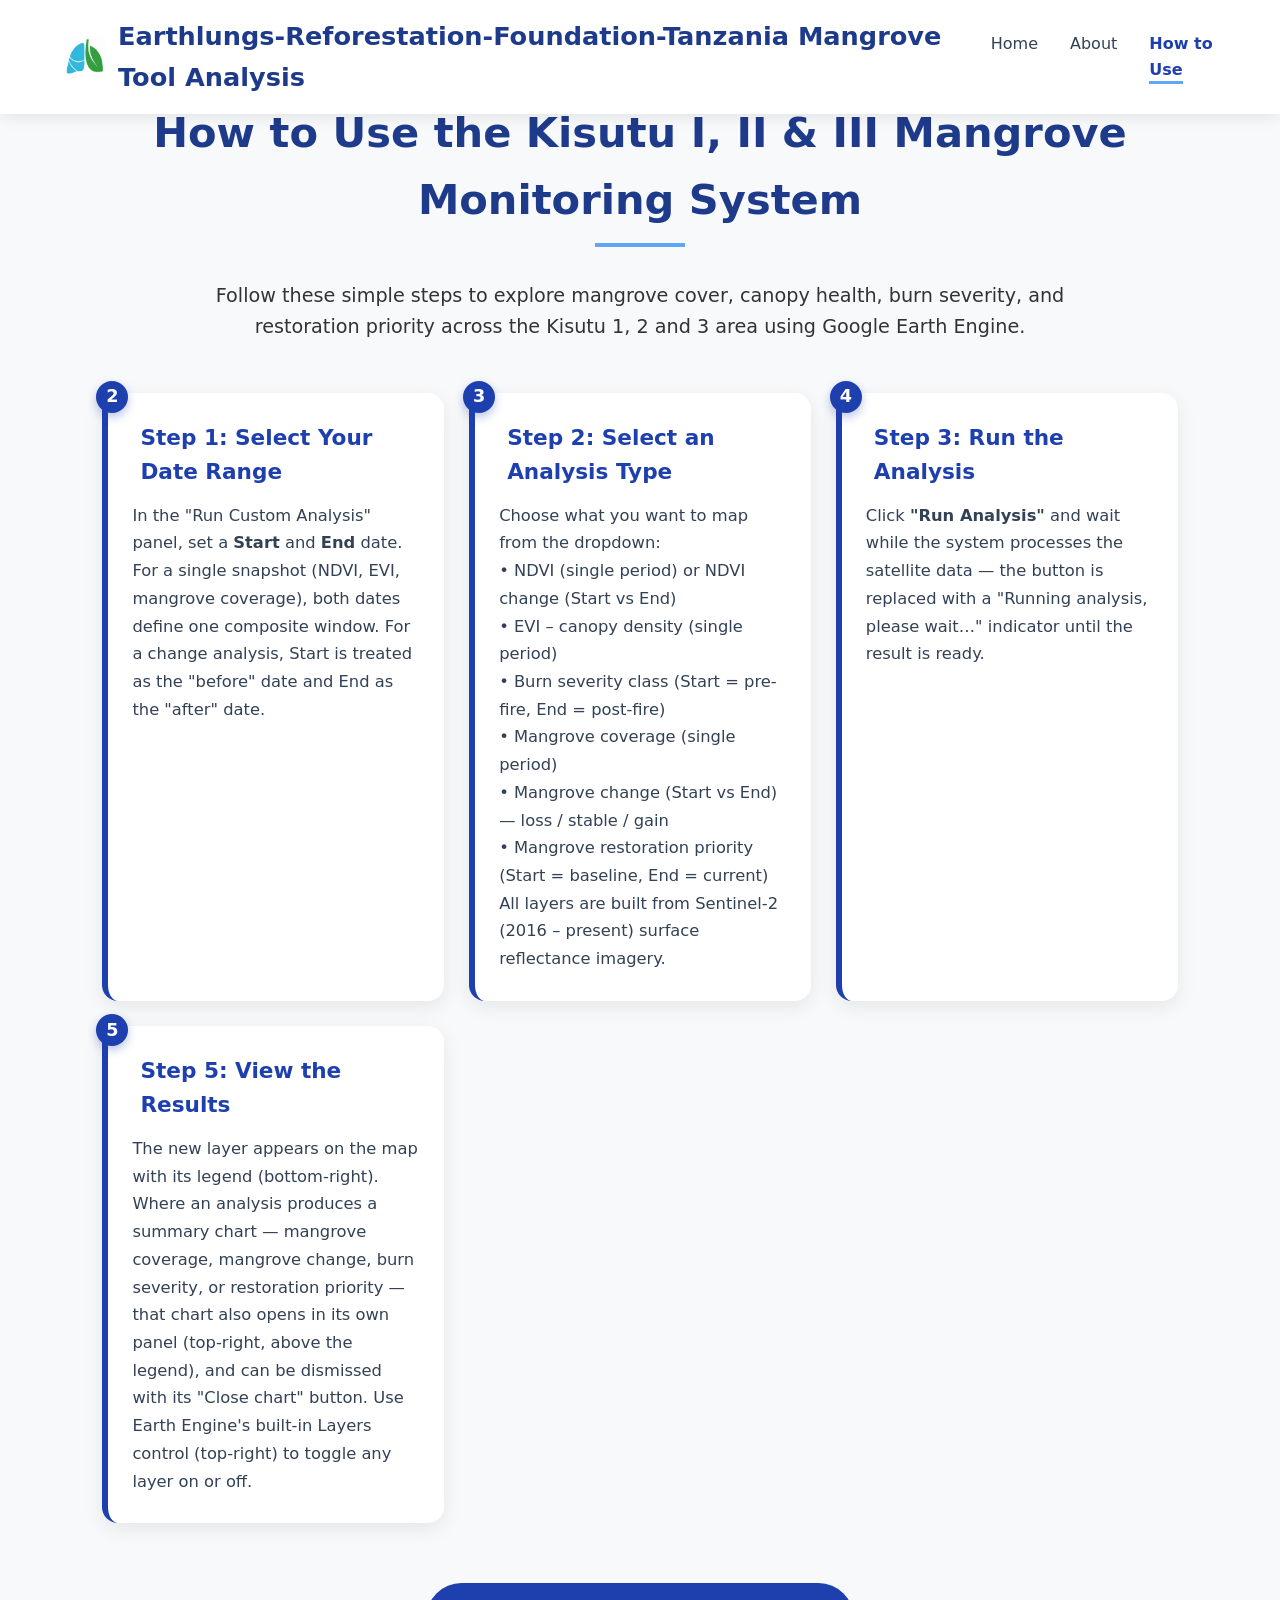
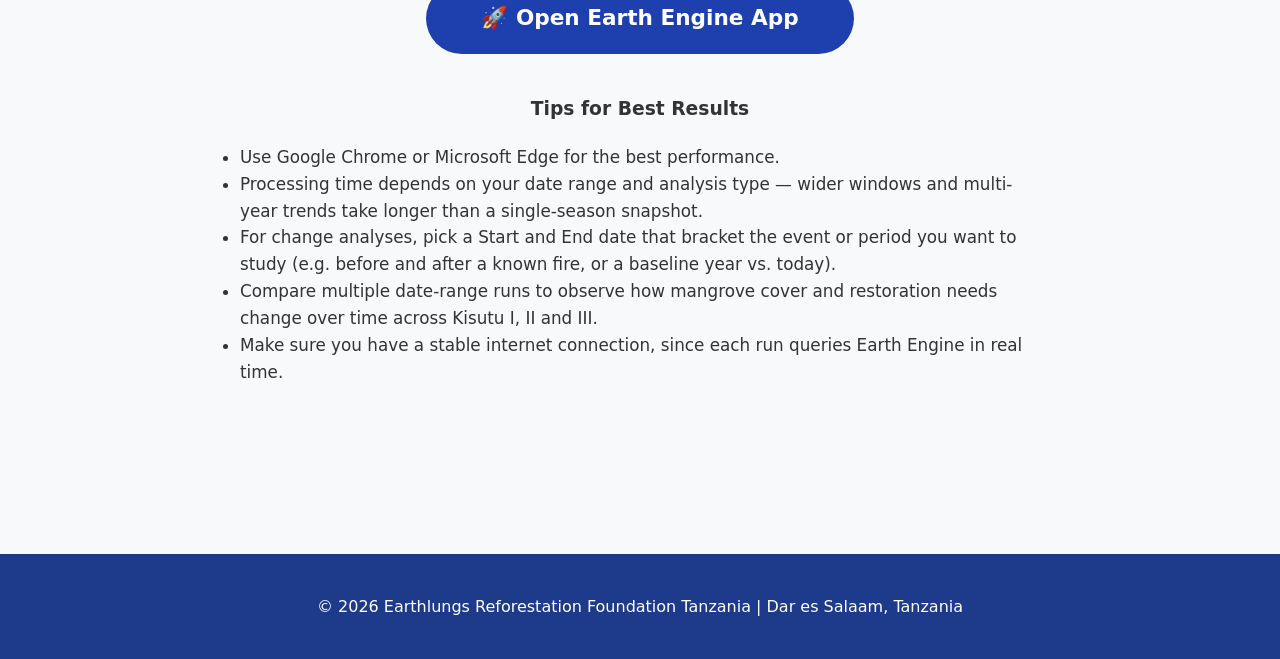
==== app.html @ e14117df "Add files via upload" ====
<!DOCTYPE html>
<html lang="en">
<head>
  <meta charset="UTF-8">
  <meta name="viewport" content="width=device-width, initial-scale=1.0">
  <title>How to Use - Mangrove Tool</title>
  <link rel="stylesheet" href="style.css">
</head>
<body>

  <nav class="navbar">
    <div class="logo"><img src="logo.png" alt="EarthLungs Logo" class="logo-img">Earthlungs-Reforestation-Foundation-Tanzania Mangrove Tool Analysis</div>
    <ul>
      <li><a href="index.html">Home</a></li>
      <li><a href="about.html">About</a></li>
      <li><a href="app.html" class="active">How to Use</a></li>
    </ul>
  </nav>

  <section class="section">
    <div class="container">
      <h2>How to Use the Kisutu I, II &amp; III Mangrove Monitoring System</h2>

      <p style="text-align: center; font-size: 1.2rem; max-width: 900px; margin: 0 auto 50px;">
        Follow these simple steps to explore mangrove cover, canopy health, burn severity,
        and restoration priority across the Kisutu 1, 2 and 3 area using Google Earth Engine.
      </p>

      <div class="how-to-use">

        <div class="step-card" data-step="2">
          <h3>Step 1: Select Your Date Range</h3>
          <p>In the "Run Custom Analysis" panel, set a <strong>Start</strong> and <strong>End</strong> date.
             For a single snapshot (NDVI, EVI, mangrove coverage), both dates define one composite window.
             For a change analysis, Start is treated as the "before" date and End as the "after" date.</p>
        </div>

        <div class="step-card" data-step="3">
          <h3>Step 2: Select an Analysis Type</h3>
          <p>Choose what you want to map from the dropdown:<br>
             • NDVI (single period) or NDVI change (Start vs End)<br>
             • EVI – canopy density (single period)<br>
             • Burn severity class (Start = pre-fire, End = post-fire)<br>
             • Mangrove coverage (single period)<br>
             • Mangrove change (Start vs End) — loss / stable / gain<br>
             • Mangrove restoration priority (Start = baseline, End = current)<br>
             All layers are built from Sentinel-2 (2016 – present) surface reflectance imagery.
          </p>
        </div>

        <div class="step-card" data-step="4">
          <h3>Step 3: Run the Analysis</h3>
          <p>Click <strong>"Run Analysis"</strong> and wait while the system processes the satellite data —
             the button is replaced with a "Running analysis, please wait…" indicator until the result
             is ready.</p>
        </div>

        <div class="step-card" data-step="5">
          <h3>Step 5: View the Results</h3>
          <p>The new layer appears on the map with its legend (bottom-right). Where an analysis produces
             a summary chart — mangrove coverage, mangrove change, burn severity, or restoration
             priority — that chart also opens in its own panel (top-right, above the legend), and can
             be dismissed with its "Close chart" button. Use Earth Engine's built-in Layers control
             (top-right) to toggle any layer on or off.</p>
        </div>


      </div>

      <!-- Centered Big Button -->
      <div style="text-align: center; margin: 60px 0 40px 0;">
        <a href="https://loneysafari.users.earthengine.app/view/earthlungs-reforestation-foundation-tanzania"
           target="_blank"
           class="btn"
           style="font-size: 1.35rem; padding: 18px 55px;">
          🚀 Open Earth Engine App
        </a>
      </div>

      <h3 style="margin-top: 40px; text-align: center;">Tips for Best Results</h3>
      <ul style="max-width: 800px; margin: 20px auto; font-size: 1.05rem;">
        <li>Use Google Chrome or Microsoft Edge for the best performance.</li>
        <li>Processing time depends on your date range and analysis type — wider windows and
            multi-year trends take longer than a single-season snapshot.</li>
        <li>For change analyses, pick a Start and End date that bracket the event or period you want
            to study (e.g. before and after a known fire, or a baseline year vs. today).</li>
        <li>Compare multiple date-range runs to observe how mangrove cover and restoration needs
            change over time across Kisutu I, II and III.</li>
        <li>Make sure you have a stable internet connection, since each run queries Earth Engine
            in real time.</li>
      </ul>

    </div>
  </section>

  <footer>
    <p>&copy; 2026 Earthlungs Reforestation Foundation Tanzania | Dar es Salaam, Tanzania</p>
  </footer>
</body>
</html>
---- style.css ----
* {
    margin: 0;
    padding: 0;
    box-sizing: border-box;
}

body {
    font-family: 'Segoe UI', system-ui, -apple-system, sans-serif;
    line-height: 1.6;
    color: #333;
    background: #f8f9fa;
}

/* ==================== NAVBAR ==================== */
.navbar {
    position: fixed;
    top: 0;
    width: 100%;
    background: rgba(255, 255, 255, 0.95);
    backdrop-filter: blur(10px);
    box-shadow: 0 2px 15px rgba(0, 0, 0, 0.1);
    padding: 1rem 5%;
    display: flex;
    justify-content: space-between;
    align-items: center;
    z-index: 1000;
}

.logo {
    font-size: 1.6rem;
    font-weight: 700;
    color: #1e3a8a;
    display: flex;
    align-items: center;
    gap: 12px;
}

.logo-img {
    width: 42px;
    height: 42px;
    object-fit: contain;
    flex-shrink: 0;
}

.navbar ul {
    list-style: none;
    display: flex;
    gap: 2rem;
}

.navbar a {
    text-decoration: none;
    color: #334155;
    font-weight: 500;
    transition: color 0.3s;
}

.navbar a:hover {
    color: #1e40af;
}

.navbar a.active {
    color: #1e40af;
    font-weight: 600;
    position: relative;
}

.navbar a.active::after {
    content: '';
    position: absolute;
    bottom: -5px;
    left: 0;
    width: 100%;
    height: 3px;
    background: #60a5fa;
}

/* ==================== HERO SECTION ==================== */
.hero {
    height: 100vh;
    background-image: 
        linear-gradient(rgba(0, 0, 0, 0.45), rgba(0, 0, 0, 0.45)),
        url('hero-bg.jpg');
    background-size: cover;
    background-position: center;
    background-attachment: fixed;
    display: flex;
    align-items: center;
    justify-content: center;
    text-align: center;
    color: white;
    position: relative;
}

.hero-content {
    position: relative;
    z-index: 2;
    max-width: 850px;
    padding: 0 20px;
}

/* ==================== ABOUT & GENERAL SECTIONS ==================== */
.about-section, .section {
    padding: 100px 8%;
    min-height: 70vh;
}

.container {
    max-width: 1200px;
    margin: 0 auto;
}

.section h2 {
    font-size: 2.6rem;
    text-align: center;
    margin-bottom: 3rem;
    color: #1e3a8a;
    position: relative;
}

.section h2::after {
    content: '';
    width: 90px;
    height: 4px;
    background: #60a5fa;
    position: absolute;
    bottom: -14px;
    left: 50%;
    transform: translateX(-50%);
}

/* ==================== PROFILE CARDS ==================== */
.researcher-profile,
.supervisor-profile {
    display: flex;
    align-items: center;
    gap: 40px;
    background: white;
    padding: 35px;
    border-radius: 15px;
    box-shadow: 0 6px 20px rgba(0, 0, 0, 0.08);
    margin-bottom: 40px;
}

.profile-photo {
    width: 230px;
    height: 230px;
    object-fit: cover;
    border-radius: 50%;
    border: 6px solid #1e40af;
    flex-shrink: 0;
}

.profile-info h2 {
    margin-top: 0;
    color: #1e3a8a;
    font-size: 2rem;
}

.profile-info p {
    margin-bottom: 8px;
    font-size: 1.05rem;
}

/* ==================== STEP CARDS (How to Use) ==================== */
.how-to-use {
    display: grid;
    grid-template-columns: repeat(auto-fit, minmax(320px, 1fr));
    gap: 25px;
    margin-top: 30px;
}

.step-card {
    background: white;
    padding: 28px 24px;
    border-radius: 16px;
    box-shadow: 0 6px 20px rgba(0, 0, 0, 0.08);
    border-left: 6px solid #1e40af;
    transition: all 0.3s ease;
    position: relative;
}

.step-card:hover {
    transform: translateY(-8px);
    box-shadow: 0 15px 30px rgba(30, 64, 175, 0.15);
    border-left-color: #60a5fa;
}

.step-card h3 {
    color: #1e40af;
    font-size: 1.35rem;
    margin-bottom: 12px;
    padding-left: 8px;
}

.step-card p {
    color: #334155;
    line-height: 1.7;
    font-size: 1.02rem;
}

/* Step Number */
.step-card::before {
    content: attr(data-step);
    position: absolute;
    top: -12px;
    left: -12px;
    background: #1e40af;
    color: white;
    width: 32px;
    height: 32px;
    border-radius: 50%;
    display: flex;
    align-items: center;
    justify-content: center;
    font-weight: bold;
    font-size: 1.1rem;
    box-shadow: 0 4px 10px rgba(30, 64, 175, 0.3);
}

/* ==================== BUTTONS ==================== */
.btn {
    background: #1e40af;
    color: white;
    padding: 14px 36px;
    font-size: 1.1rem;
    border: none;
    border-radius: 50px;
    cursor: pointer;
    transition: all 0.3s;
    font-weight: 600;
    text-decoration: none;
    display: inline-block;
}

.btn:hover {
    background: #3b82f6;
    transform: translateY(-4px);
    box-shadow: 0 10px 25px rgba(30, 64, 175, 0.4);
}

/* ==================== FORM STYLES (for Contact page) ==================== */
form {
    max-width: 700px;
    margin: 0 auto;
    display: flex;
    flex-direction: column;
    gap: 1.2rem;
}

input, textarea {
    padding: 15px;
    border: 1px solid #cbd5e1;
    border-radius: 10px;
    font-size: 1.05rem;
    transition: all 0.3s;
}

input:focus, textarea:focus {
    outline: none;
    border-color: #3b82f6;
    box-shadow: 0 0 0 4px rgba(59, 130, 246, 0.15);
}

/* Footer */
footer {
    background: #1e3a8a;
    color: white;
    text-align: center;
    padding: 2.5rem 1rem;
    margin-top: 3rem;
}

/* ==================== RESPONSIVE ==================== */
@media (max-width: 768px) {
    .navbar ul {
        gap: 1rem;
        font-size: 0.95rem;
    }

    .logo {
        font-size: 1.1rem;
        gap: 8px;
    }

    .logo-img {
        width: 30px;
        height: 30px;
    }
    
    .section, .about-section {
        padding: 80px 5%;
    }
    
    .hero h1 {
        font-size: 2.8rem;
    }
    
    .researcher-profile,
    .supervisor-profile {
        flex-direction: column;
        text-align: center;
        gap: 20px;
    }
    
    .profile-photo {
        width: 180px;
        height: 180px;
    }
}
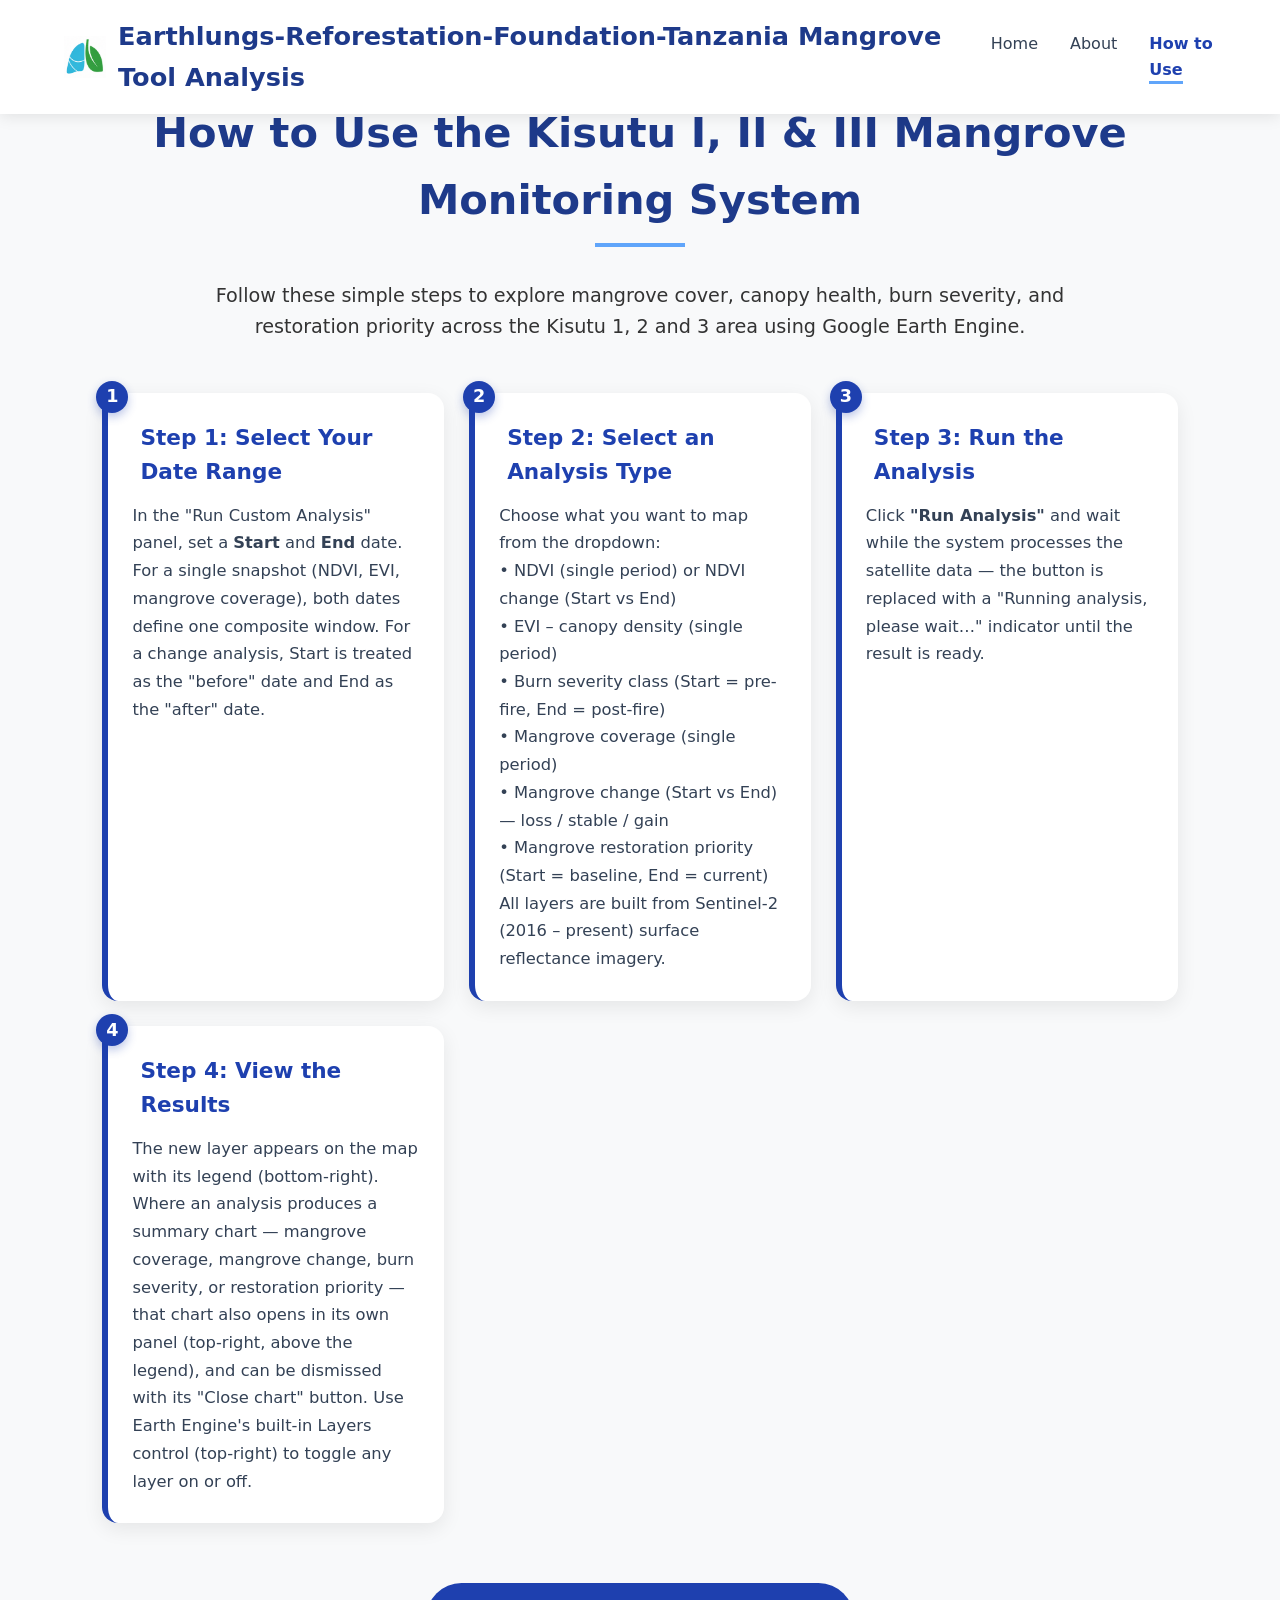
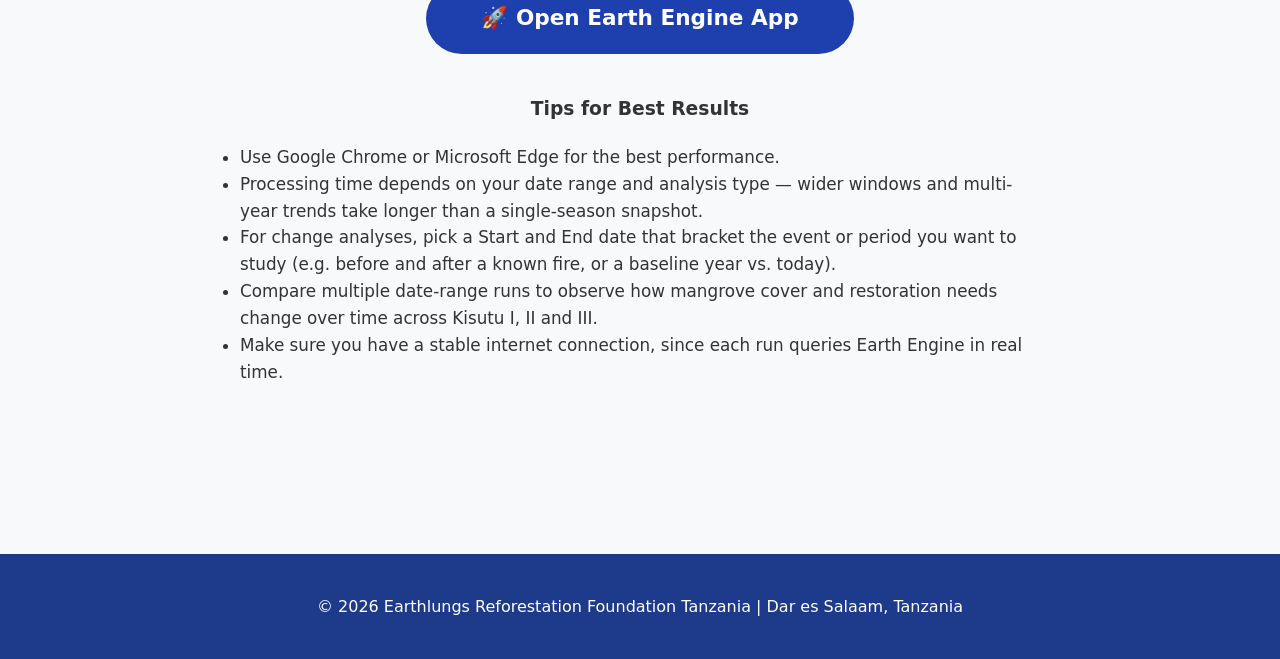
==== commit 4b5e2c8c: "Update step cards in app.html for analysis instructions" ====
--- a/app.html
+++ b/app.html
@@ -28,14 +28,14 @@
 
       <div class="how-to-use">
 
-        <div class="step-card" data-step="2">
+        <div class="step-card" data-step="1">
           <h3>Step 1: Select Your Date Range</h3>
           <p>In the "Run Custom Analysis" panel, set a <strong>Start</strong> and <strong>End</strong> date.
              For a single snapshot (NDVI, EVI, mangrove coverage), both dates define one composite window.
              For a change analysis, Start is treated as the "before" date and End as the "after" date.</p>
         </div>
 
-        <div class="step-card" data-step="3">
+        <div class="step-card" data-step="2">
           <h3>Step 2: Select an Analysis Type</h3>
           <p>Choose what you want to map from the dropdown:<br>
              • NDVI (single period) or NDVI change (Start vs End)<br>
@@ -48,15 +48,15 @@
           </p>
         </div>
 
-        <div class="step-card" data-step="4">
+        <div class="step-card" data-step="3">
           <h3>Step 3: Run the Analysis</h3>
           <p>Click <strong>"Run Analysis"</strong> and wait while the system processes the satellite data —
              the button is replaced with a "Running analysis, please wait…" indicator until the result
              is ready.</p>
         </div>
 
-        <div class="step-card" data-step="5">
-          <h3>Step 5: View the Results</h3>
+        <div class="step-card" data-step="4">
+          <h3>Step 4: View the Results</h3>
           <p>The new layer appears on the map with its legend (bottom-right). Where an analysis produces
              a summary chart — mangrove coverage, mangrove change, burn severity, or restoration
              priority — that chart also opens in its own panel (top-right, above the legend), and can
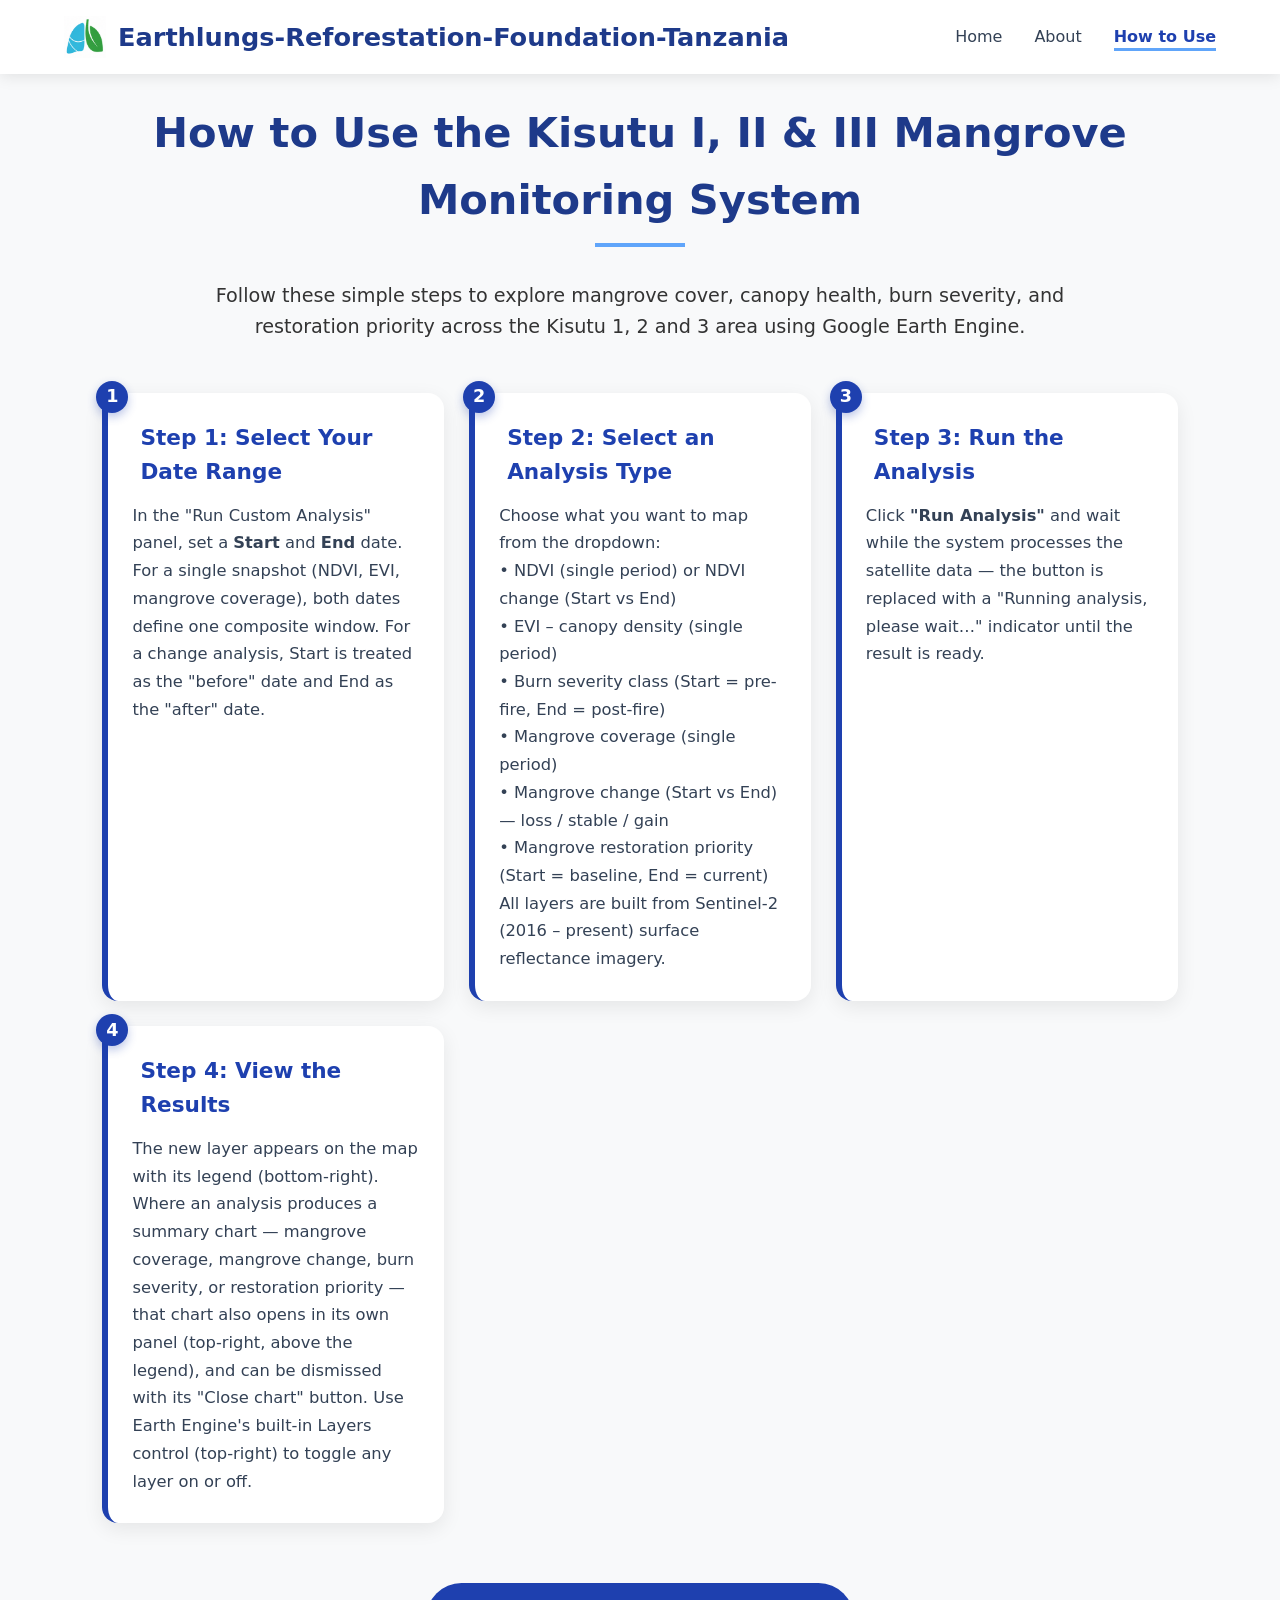
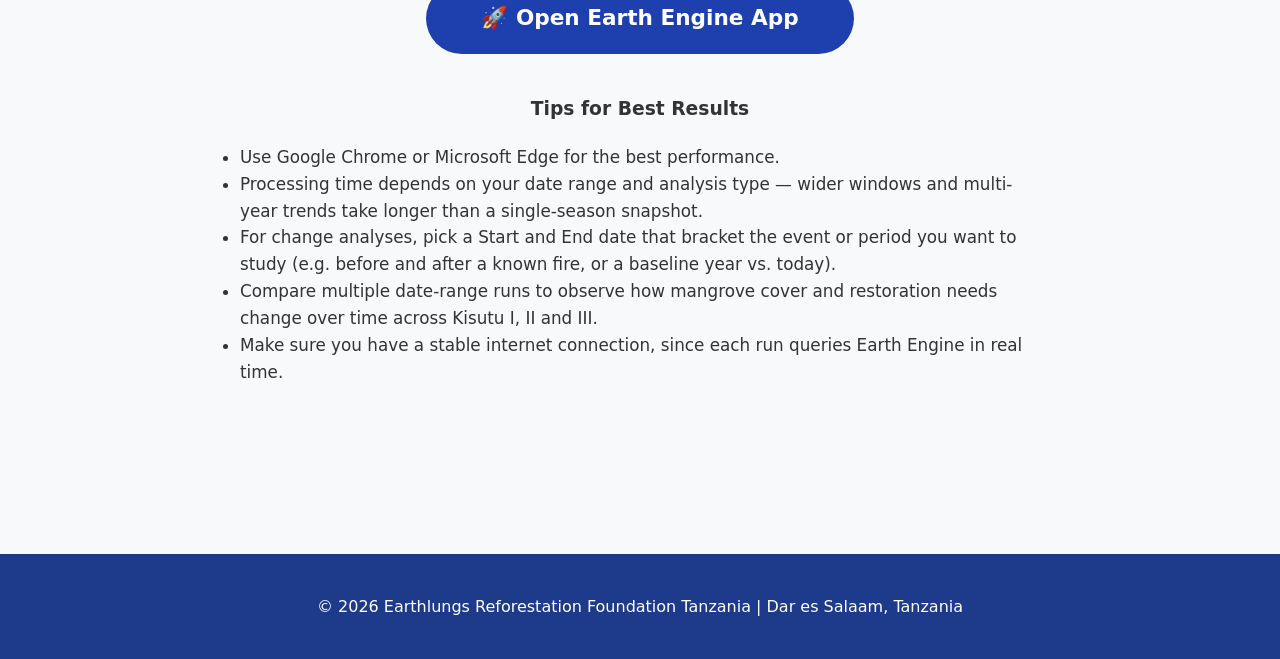
==== commit 1aff8516: "Update logo text in navbar Removed redundant text from logo div in navbar." ====
--- a/app.html
+++ b/app.html
@@ -9,7 +9,7 @@
 <body>
 
   <nav class="navbar">
-    <div class="logo"><img src="logo.png" alt="EarthLungs Logo" class="logo-img">Earthlungs-Reforestation-Foundation-Tanzania Mangrove Tool Analysis</div>
+    <div class="logo"><img src="logo.png" alt="EarthLungs Logo" class="logo-img">Earthlungs-Reforestation-Foundation-Tanzania</div>
     <ul>
       <li><a href="index.html">Home</a></li>
       <li><a href="about.html">About</a></li>
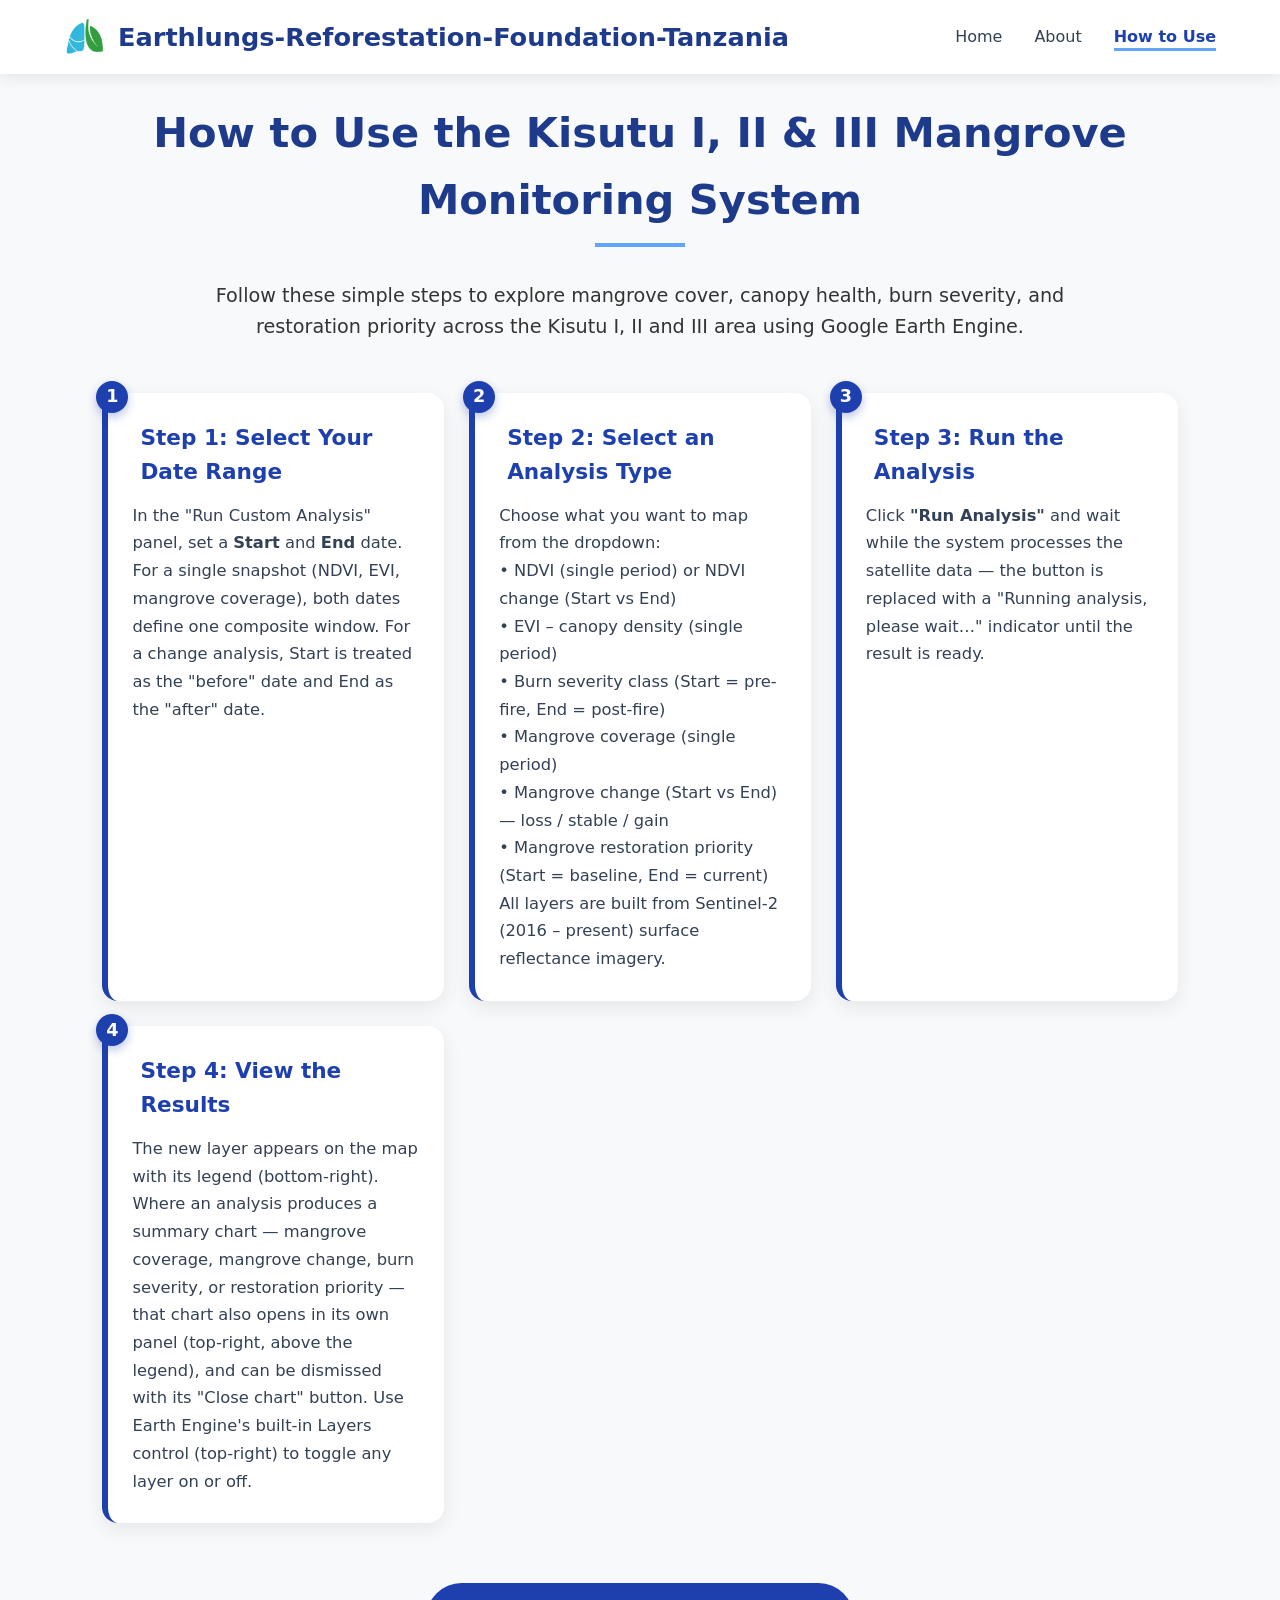
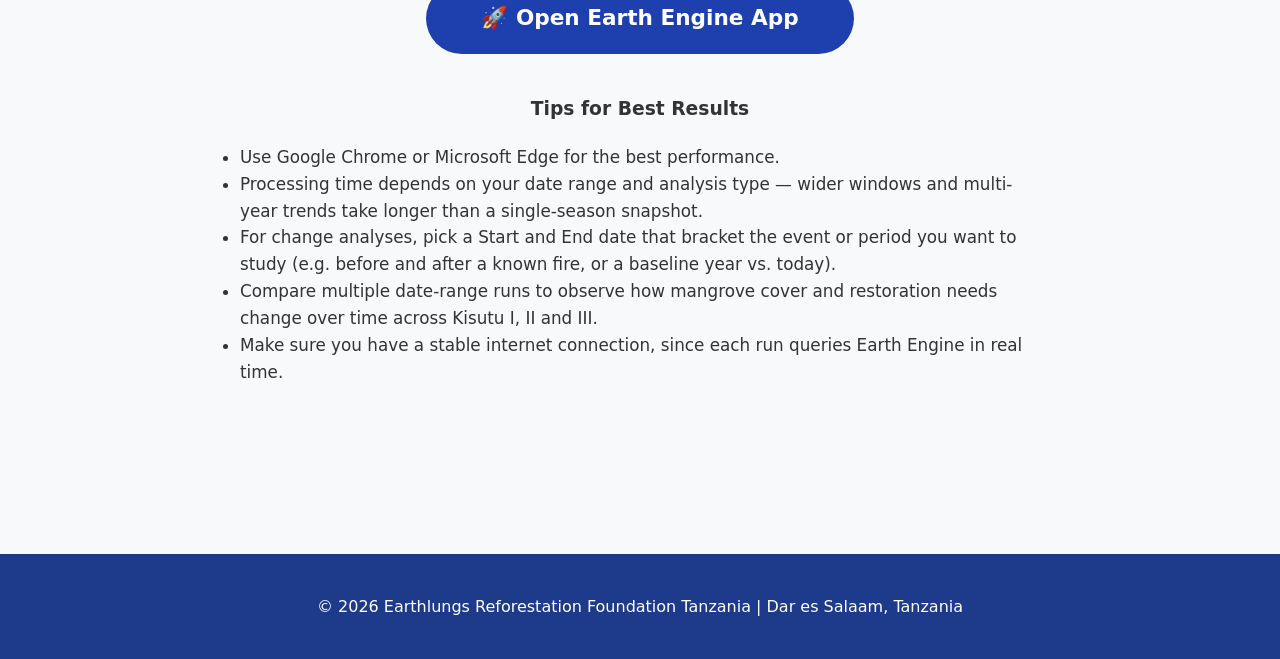
==== commit 3c66639d: "Correct Roman numerals in usage instructions" ====
--- a/app.html
+++ b/app.html
@@ -23,7 +23,7 @@
 
       <p style="text-align: center; font-size: 1.2rem; max-width: 900px; margin: 0 auto 50px;">
         Follow these simple steps to explore mangrove cover, canopy health, burn severity,
-        and restoration priority across the Kisutu 1, 2 and 3 area using Google Earth Engine.
+        and restoration priority across the Kisutu I, II and III area using Google Earth Engine.
       </p>
 
       <div class="how-to-use">
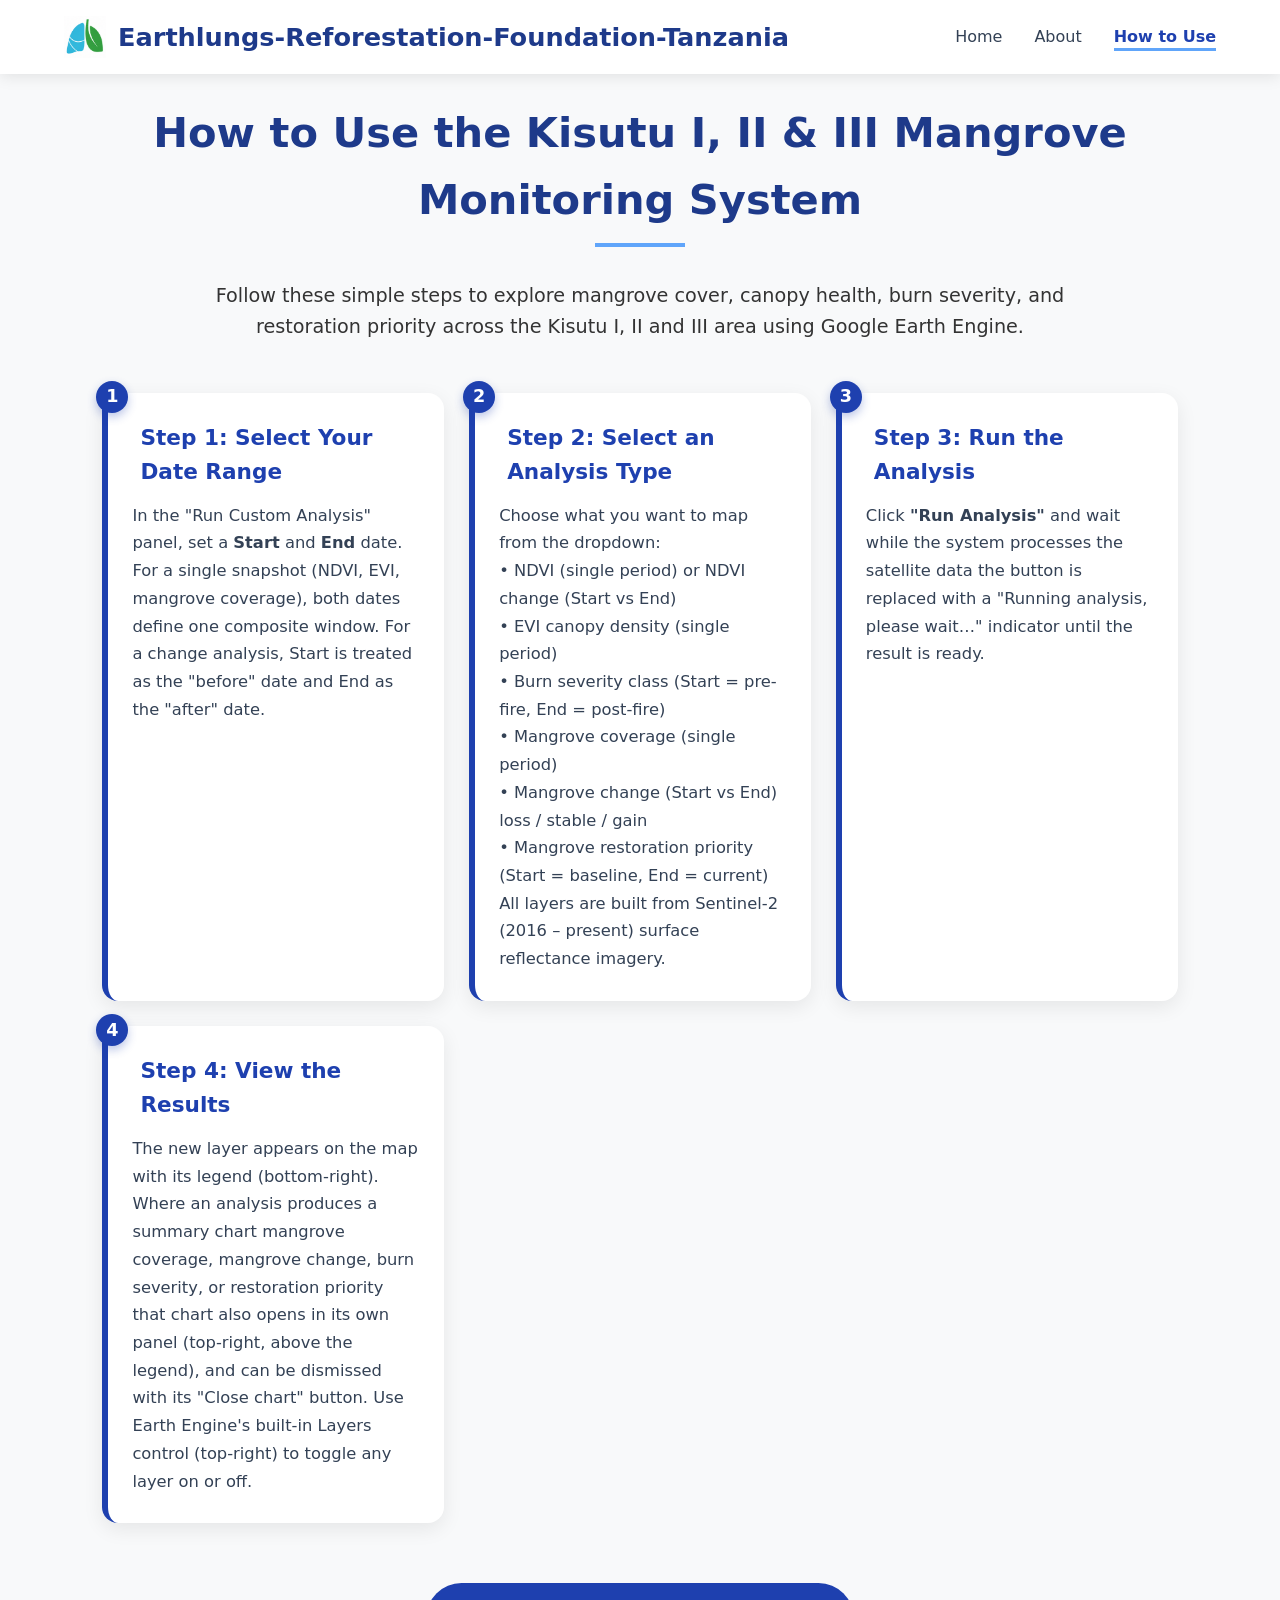
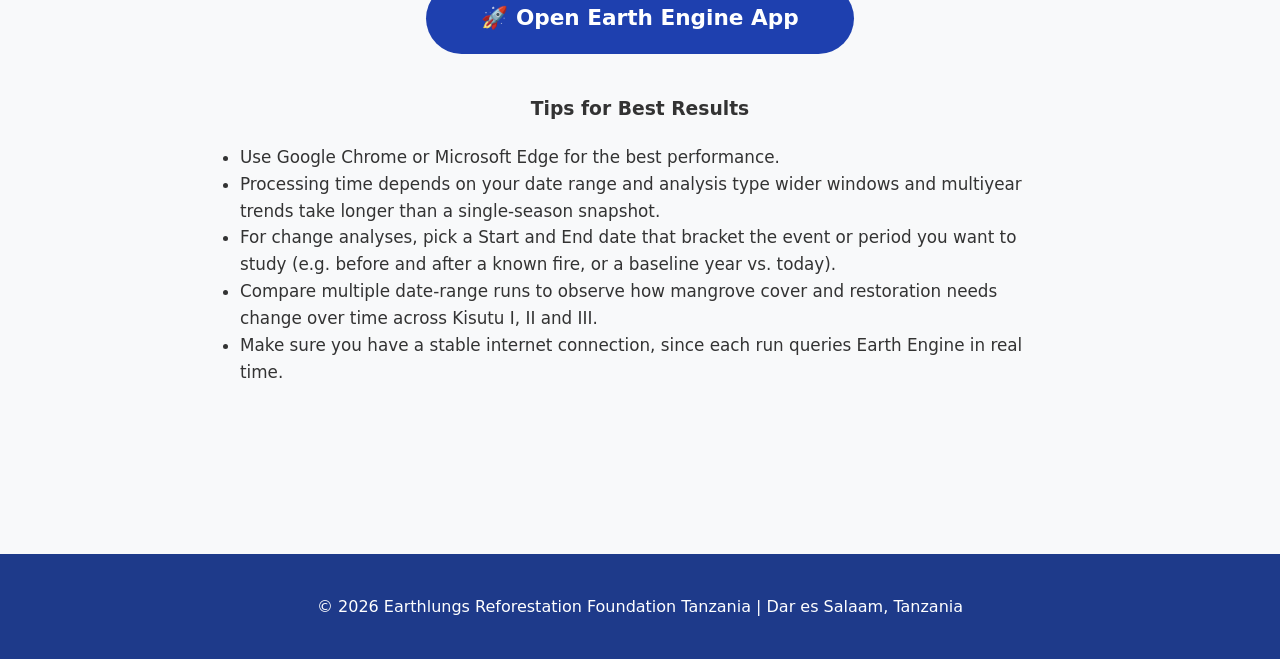
==== commit 2a7c53aa: "Fix formatting and improve text clarity in app.html Corrected formatting issues and improved clarity" ====
--- a/app.html
+++ b/app.html
@@ -39,10 +39,10 @@
           <h3>Step 2: Select an Analysis Type</h3>
           <p>Choose what you want to map from the dropdown:<br>
              • NDVI (single period) or NDVI change (Start vs End)<br>
-             • EVI – canopy density (single period)<br>
+             • EVI  canopy density (single period)<br>
              • Burn severity class (Start = pre-fire, End = post-fire)<br>
              • Mangrove coverage (single period)<br>
-             • Mangrove change (Start vs End) — loss / stable / gain<br>
+             • Mangrove change (Start vs End)  loss / stable / gain<br>
              • Mangrove restoration priority (Start = baseline, End = current)<br>
              All layers are built from Sentinel-2 (2016 – present) surface reflectance imagery.
           </p>
@@ -50,7 +50,7 @@
 
         <div class="step-card" data-step="3">
           <h3>Step 3: Run the Analysis</h3>
-          <p>Click <strong>"Run Analysis"</strong> and wait while the system processes the satellite data —
+          <p>Click <strong>"Run Analysis"</strong> and wait while the system processes the satellite data 
              the button is replaced with a "Running analysis, please wait…" indicator until the result
              is ready.</p>
         </div>
@@ -58,8 +58,8 @@
         <div class="step-card" data-step="4">
           <h3>Step 4: View the Results</h3>
           <p>The new layer appears on the map with its legend (bottom-right). Where an analysis produces
-             a summary chart — mangrove coverage, mangrove change, burn severity, or restoration
-             priority — that chart also opens in its own panel (top-right, above the legend), and can
+             a summary chart  mangrove coverage, mangrove change, burn severity, or restoration
+             priority  that chart also opens in its own panel (top-right, above the legend), and can
              be dismissed with its "Close chart" button. Use Earth Engine's built-in Layers control
              (top-right) to toggle any layer on or off.</p>
         </div>
@@ -80,8 +80,8 @@
       <h3 style="margin-top: 40px; text-align: center;">Tips for Best Results</h3>
       <ul style="max-width: 800px; margin: 20px auto; font-size: 1.05rem;">
         <li>Use Google Chrome or Microsoft Edge for the best performance.</li>
-        <li>Processing time depends on your date range and analysis type — wider windows and
-            multi-year trends take longer than a single-season snapshot.</li>
+        <li>Processing time depends on your date range and analysis type  wider windows and
+            multiyear trends take longer than a single-season snapshot.</li>
         <li>For change analyses, pick a Start and End date that bracket the event or period you want
             to study (e.g. before and after a known fire, or a baseline year vs. today).</li>
         <li>Compare multiple date-range runs to observe how mangrove cover and restoration needs
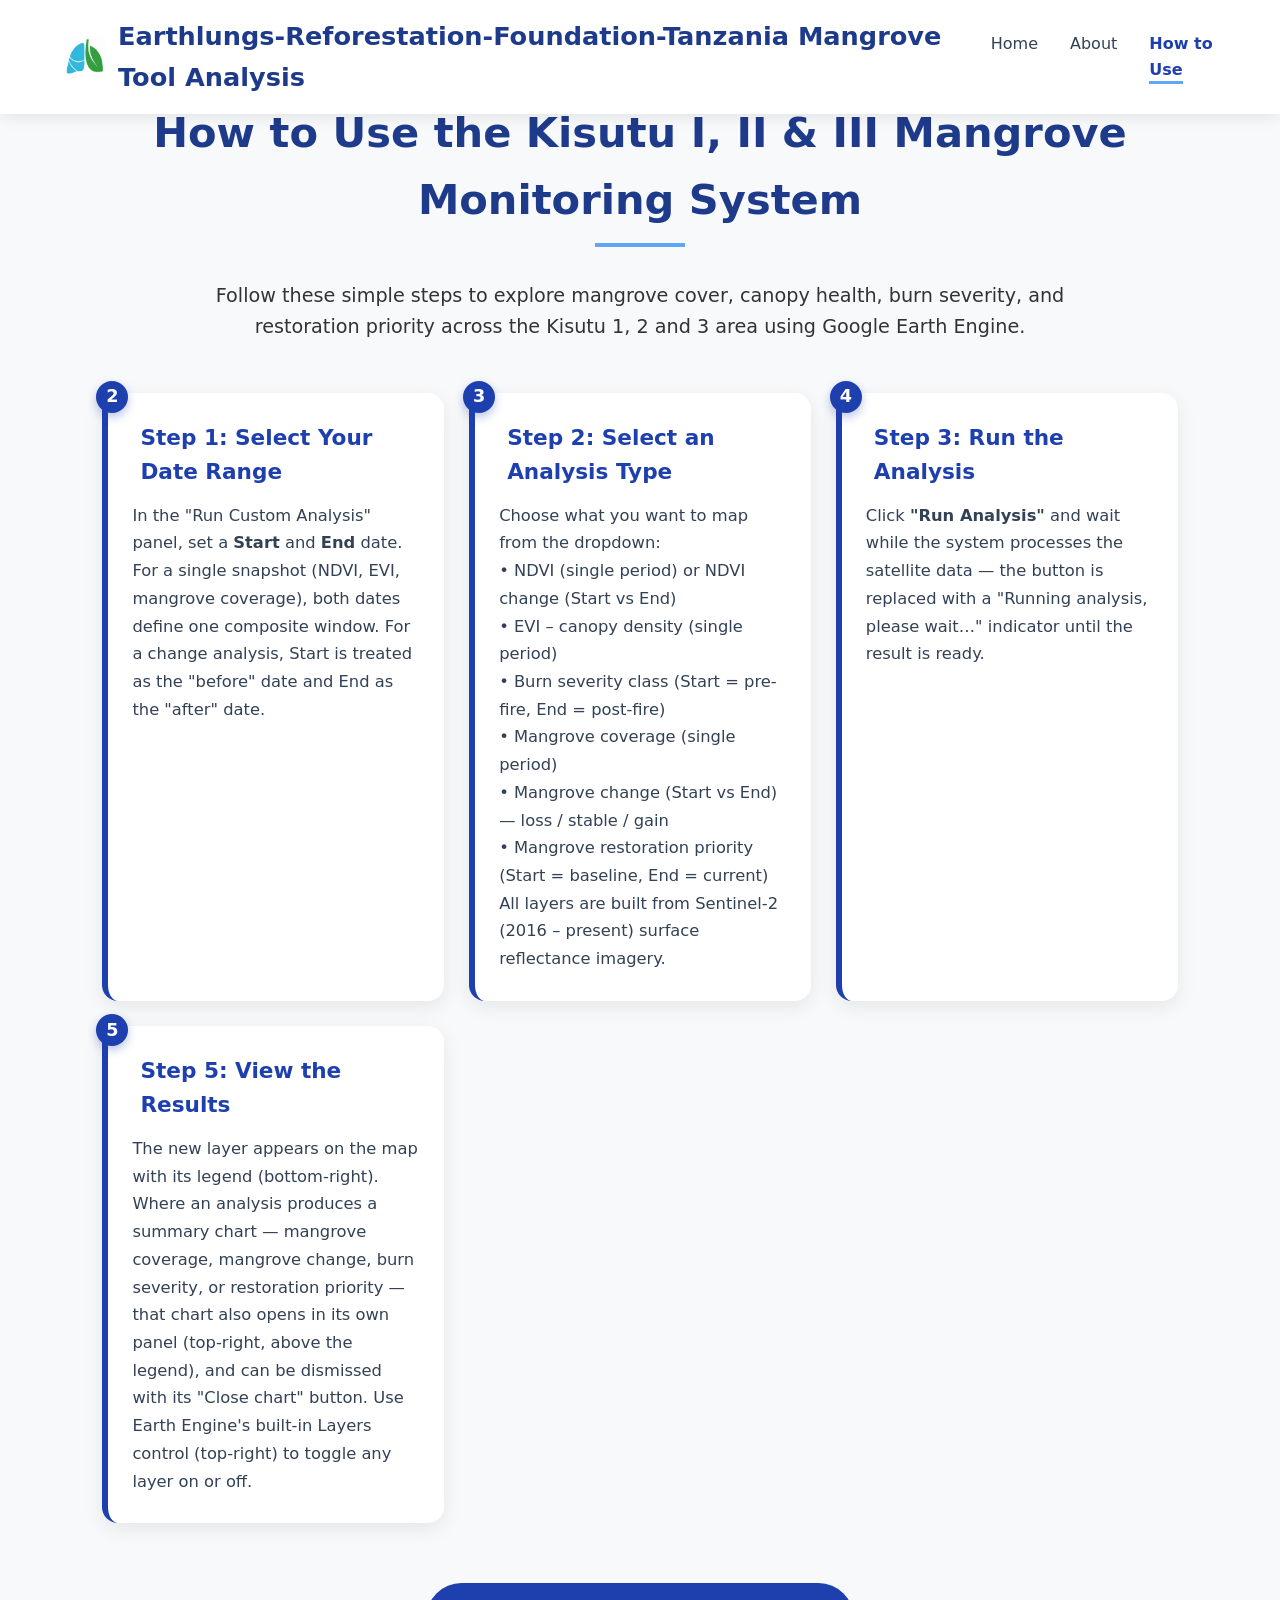
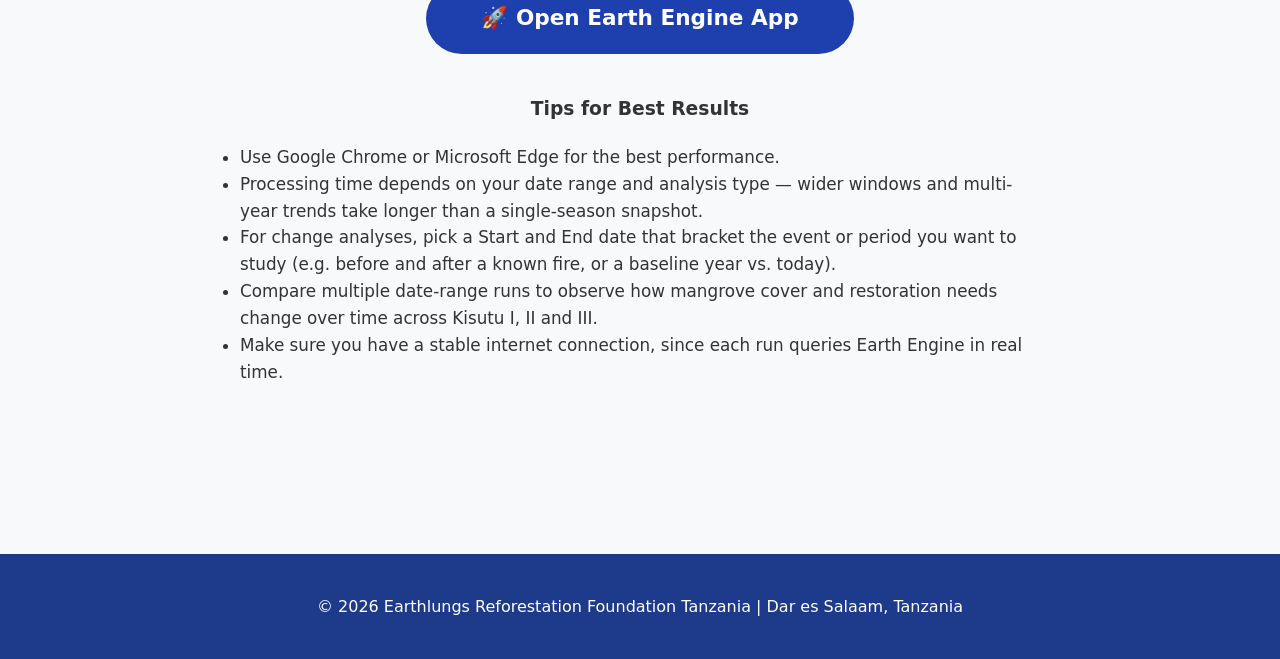
==== commit 456bc3d3: "Update text and steps in app.html for clarity" ====
--- a/app.html
+++ b/app.html
@@ -9,7 +9,7 @@
 <body>
 
   <nav class="navbar">
-    <div class="logo"><img src="logo.png" alt="EarthLungs Logo" class="logo-img">Earthlungs-Reforestation-Foundation-Tanzania</div>
+    <div class="logo"><img src="logo.png" alt="EarthLungs Logo" class="logo-img">Earthlungs-Reforestation-Foundation-Tanzania Mangrove Tool Analysis</div>
     <ul>
       <li><a href="index.html">Home</a></li>
       <li><a href="about.html">About</a></li>
@@ -23,43 +23,43 @@
 
       <p style="text-align: center; font-size: 1.2rem; max-width: 900px; margin: 0 auto 50px;">
         Follow these simple steps to explore mangrove cover, canopy health, burn severity,
-        and restoration priority across the Kisutu I, II and III area using Google Earth Engine.
+        and restoration priority across the Kisutu 1, 2 and 3 area using Google Earth Engine.
       </p>
 
       <div class="how-to-use">
 
-        <div class="step-card" data-step="1">
+        <div class="step-card" data-step="2">
           <h3>Step 1: Select Your Date Range</h3>
           <p>In the "Run Custom Analysis" panel, set a <strong>Start</strong> and <strong>End</strong> date.
              For a single snapshot (NDVI, EVI, mangrove coverage), both dates define one composite window.
              For a change analysis, Start is treated as the "before" date and End as the "after" date.</p>
         </div>
 
-        <div class="step-card" data-step="2">
+        <div class="step-card" data-step="3">
           <h3>Step 2: Select an Analysis Type</h3>
           <p>Choose what you want to map from the dropdown:<br>
              • NDVI (single period) or NDVI change (Start vs End)<br>
-             • EVI  canopy density (single period)<br>
+             • EVI – canopy density (single period)<br>
              • Burn severity class (Start = pre-fire, End = post-fire)<br>
              • Mangrove coverage (single period)<br>
-             • Mangrove change (Start vs End)  loss / stable / gain<br>
+             • Mangrove change (Start vs End) — loss / stable / gain<br>
              • Mangrove restoration priority (Start = baseline, End = current)<br>
              All layers are built from Sentinel-2 (2016 – present) surface reflectance imagery.
           </p>
         </div>
 
-        <div class="step-card" data-step="3">
+        <div class="step-card" data-step="4">
           <h3>Step 3: Run the Analysis</h3>
-          <p>Click <strong>"Run Analysis"</strong> and wait while the system processes the satellite data 
+          <p>Click <strong>"Run Analysis"</strong> and wait while the system processes the satellite data —
              the button is replaced with a "Running analysis, please wait…" indicator until the result
              is ready.</p>
         </div>
 
-        <div class="step-card" data-step="4">
-          <h3>Step 4: View the Results</h3>
+        <div class="step-card" data-step="5">
+          <h3>Step 5: View the Results</h3>
           <p>The new layer appears on the map with its legend (bottom-right). Where an analysis produces
-             a summary chart  mangrove coverage, mangrove change, burn severity, or restoration
-             priority  that chart also opens in its own panel (top-right, above the legend), and can
+             a summary chart — mangrove coverage, mangrove change, burn severity, or restoration
+             priority — that chart also opens in its own panel (top-right, above the legend), and can
              be dismissed with its "Close chart" button. Use Earth Engine's built-in Layers control
              (top-right) to toggle any layer on or off.</p>
         </div>
@@ -69,7 +69,7 @@
 
       <!-- Centered Big Button -->
       <div style="text-align: center; margin: 60px 0 40px 0;">
-        <a href="https://loneysafari.users.earthengine.app/view/earthlungs-reforestation-foundation-tanzania"
+        <a href="https://loneysafari.users.earthengine.app/view/earthlungs"
            target="_blank"
            class="btn"
            style="font-size: 1.35rem; padding: 18px 55px;">
@@ -80,8 +80,8 @@
       <h3 style="margin-top: 40px; text-align: center;">Tips for Best Results</h3>
       <ul style="max-width: 800px; margin: 20px auto; font-size: 1.05rem;">
         <li>Use Google Chrome or Microsoft Edge for the best performance.</li>
-        <li>Processing time depends on your date range and analysis type  wider windows and
-            multiyear trends take longer than a single-season snapshot.</li>
+        <li>Processing time depends on your date range and analysis type — wider windows and
+            multi-year trends take longer than a single-season snapshot.</li>
         <li>For change analyses, pick a Start and End date that bracket the event or period you want
             to study (e.g. before and after a known fire, or a baseline year vs. today).</li>
         <li>Compare multiple date-range runs to observe how mangrove cover and restoration needs
